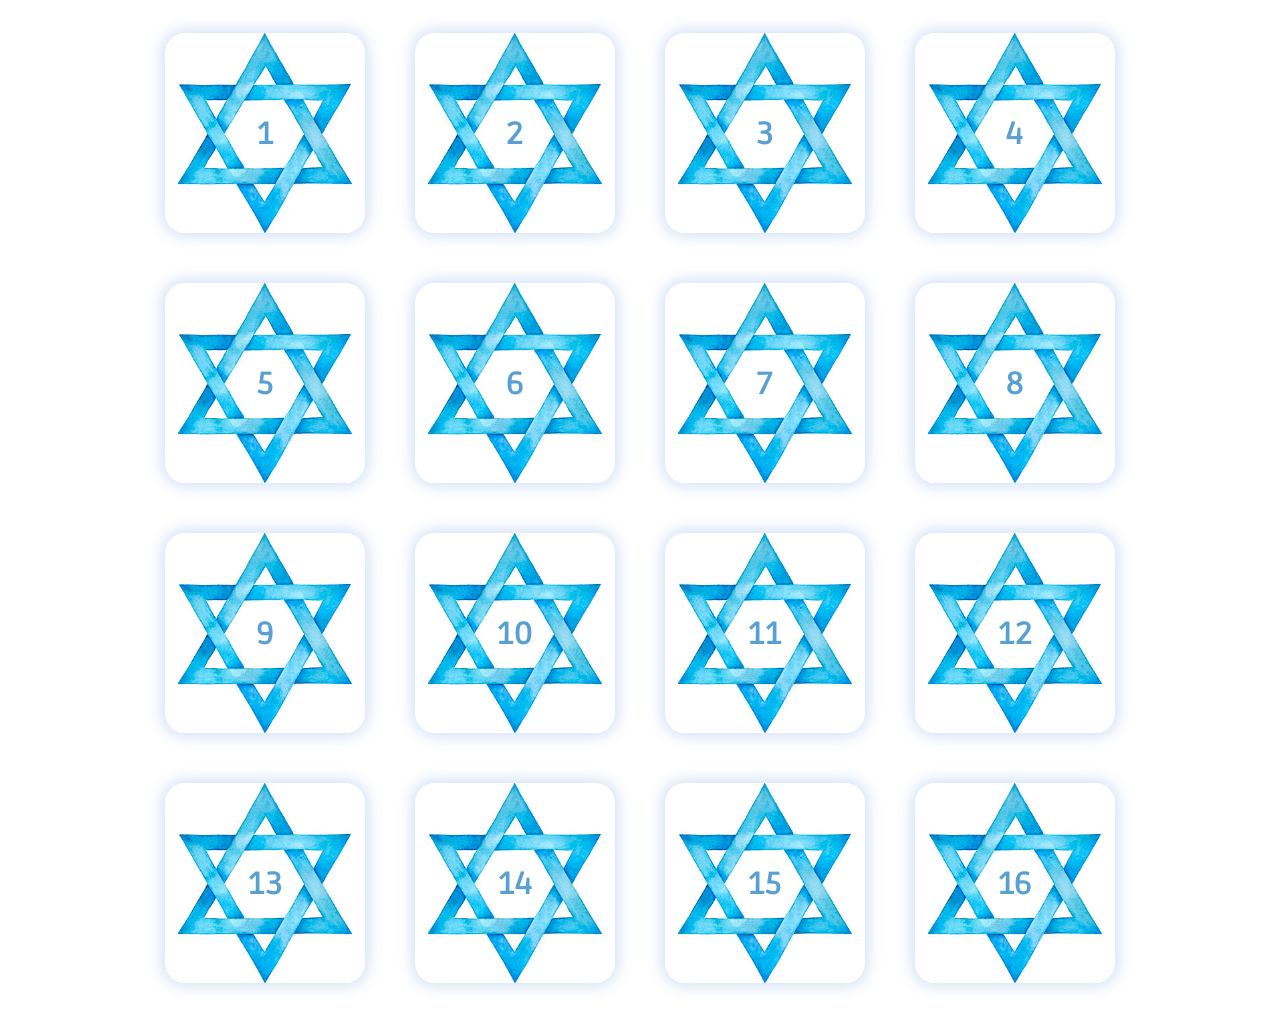
==== index.html @ dde13d70 "renamed html" ====
<!DOCTYPE html>
<html lang="en">
  <head>
    <meta charset="UTF-8" />
    <meta name="viewport" content="width=device-width, initial-scale=1.0" />
    <title>Happy Birthday Dasha!</title>
    <link rel="stylesheet" href="main.css" />
    <link rel="preconnect" href="https://fonts.gstatic.com" />
    <link
      href="https://fonts.googleapis.com/css2?family=Ruda:wght@500&display=swap"
      rel="stylesheet"
    />
    <link rel="preconnect" href="https://fonts.gstatic.com" />
    <link
      href="https://fonts.googleapis.com/css2?family=Comfortaa&display=swap"
      rel="stylesheet"
    />
  </head>
  <body>
    <div class="card__container">
      <div class="card">
        <div class="card__inner">
          <div class="card__face card__face--front">
            <h2>1</h2>
          </div>

          <div class="card__face card__face--back">
            <p>Назовите самый красивый цвет в иудаизме <span>🌈</span></p>
          </div>
        </div>
      </div>

      <div class="card">
        <div class="card__inner">
          <div class="card__face card__face--front">
            <h2>2</h2>
          </div>

          <div class="card__face card__face--back">
            <p>
              В некоторых общинах у женщин принято брить голову. В какой момент
              жизни она это делает:
            </p>
            <ol>
              <li>бат мицва</li>
              <li>миква перед свадьбой</li>
              <li>жених бреет невесте голову на свадьбе</li>
              <li>через неделю после свадьбы</li>
              <li>рождение первенца сына</li>
              <li>нет правильного ответа, ваш вариант</li>
            </ol>
          </div>
        </div>
      </div>

      <div class="card">
        <div class="card__inner">
          <div class="card__face card__face--front">
            <h2>3</h2>
          </div>

          <div class="card__face card__face--back">
            <p>Правда или Действие</p>
            <p>
              В северной корее на уроках истории преподают, что евреи
              существовали, но все были уничтожены во время второй мировой
              войны.
            </p>
          </div>
        </div>
      </div>

      <div class="card">
        <div class="card__inner">
          <div class="card__face card__face--front">
            <h2>4</h2>
          </div>

          <div class="card__face card__face--back">
            <p>Назовите 10 знаменитых еврейских женщин <span>👩🏼‍🎤</span></p>
          </div>
        </div>
      </div>

      <div class="card">
        <div class="card__inner">
          <div class="card__face card__face--front">
            <h2>5</h2>
          </div>

          <div class="card__face card__face--back">
            <p>Ситуативный вопрос</p>
            <p>
              На этот шаббатний ужин вы собираете у себя своих родителей и
              родителей мужа. И вот какая незадача, ваша свекровь принесла свой
              фирменный чолнт с говядиной, а ваша мама испекла любимый с детства
              наполеон. Как вы поступите и что накроете на стол?
            </p>
          </div>
        </div>
      </div>

      <div class="card">
        <div class="card__inner">
          <div class="card__face card__face--front">
            <h2>6</h2>
          </div>

          <div class="card__face card__face--back">
            <p>Ситуативный вопрос</p>
            <p>
              Вы находитесь на выездном шаббатоне вашей общины. Шаббат, а
              автоматический слив в унитазе почему-то не работает. Назревает
              веченый животрепещущий вопрос каждого еврея: сливать или не
              сливать?
            </p>
          </div>
        </div>
      </div>

      <div class="card">
        <div class="card__inner">
          <div class="card__face card__face--front">
            <h2>7</h2>
          </div>

          <div class="card__face card__face--back">
            <p>Лехаим! <span>🥂</span></p>
          </div>
        </div>
      </div>

      <div class="card">
        <div class="card__inner">
          <div class="card__face card__face--front">
            <h2>8</h2>
          </div>

          <div class="card__face card__face--back">
            <p>
              Согласно словам великого мудреца Рава Элиэзера (Ктубот, 5:6),
              женатый мужчина должен “замечать жену” с такой частотой:
            </p>
            <ul>
              <li>человек не занятый – каждый день;</li>
              <li>поденный работник – дважды в неделю;</li>
              <li>погонщики ослов – раз в неделю;</li>
              <li>погонщики верблюдов – раз в тридцать дней;</li>
              <li>моряки – раз в шесть месяцев»</li>
            </ul>
            <p>Кем бы вы хотели, чтоб работал ваш супруг?</p>
          </div>
        </div>
      </div>

      <div class="card">
        <div class="card__inner">
          <div class="card__face card__face--front">
            <h2>9</h2>
          </div>

          <div class="card__face card__face--back">
            <p>
              Правоверной еврейской женщине нельзя носить ярко рыжий парик,
              потому что… <span>👩🏼‍🦰</span>
            </p>
          </div>
        </div>
      </div>

      <div class="card">
        <div class="card__inner">
          <div class="card__face card__face--front">
            <h2>10</h2>
          </div>

          <div class="card__face card__face--back">
            <p>
              На пурим вы решили ошеломить вашего раввина уникальным костюмом.
              Ваш выбор падет на:
            </p>
            <ol>
              <li>Санта Клауса</li>
              <li>Адольфа Гитлера</li>
              <li>Динозавра</li>
              <li>Иисуса Христа</li>
              <li>Свинки Пеппы</li>
              <li>Развратной Монашки</li>
            </ol>
          </div>
        </div>
      </div>

      <div class="card">
        <div class="card__inner">
          <div class="card__face card__face--front">
            <h2>11</h2>
          </div>

          <div class="card__face card__face--back">
            <p>Математическая задача</p>
            <p>
              <strong>Дано:</strong> говяжья косточка, картошка, лук, свекла,
              капуста, морковь, томатная паста, креветки, бекон, сметана,
              булочка, сливочное масло. <br />
              <strong>Задача:</strong> Подставьте значения продуктов в
              правильном порядке (на место х), чтобы борщ получился кошерным.
            </p>
            <p>
              <strong
                >🥣 = ( х + х + х² + х + √х + 3х + х ) / х * ⅑х + х + х (по
                вкусу);</strong
              >
            </p>
          </div>
        </div>
      </div>

      <div class="card">
        <div class="card__inner">
          <div class="card__face card__face--front">
            <h2>12</h2>
          </div>

          <div class="card__face card__face--back">
            <p>Ситуативный вопрос</p>
            <p>
              Вы находитесь в гостях на шаббат, но кугель тети Голды в этот раз
              оказался не так хорош как обычно. Наконец-то вы дождались вашей
              очереди в туалет, и понимаете, что заранее нарванной на шаббат
              туалетной бумаги не хватает. Ваши действия?
            </p>
          </div>
        </div>
      </div>

      <div class="card">
        <div class="card__inner">
          <div class="card__face card__face--front">
            <h2>13</h2>
          </div>

          <div class="card__face card__face--back">
            <p>
              Хорошая хозяйка Тося Кислицына славилась тем, что может из обычной
              картошки приготовить огромное количество блюд. Но ей далеко до
              хорошей еврейской хозяйки, которая может из одной курицы создать
              как минимум 6 шедевров. А какая вы хозяйка? (в вашем холодильнике
              есть пара луковиц, картофелин, морковок, немного крупы, специй и
              даже лавровый лист). <span>🍗</span>
            </p>
          </div>
        </div>
      </div>

      <div class="card">
        <div class="card__inner">
          <div class="card__face card__face--front">
            <h2>14</h2>
          </div>

          <div class="card__face card__face--back">
            <p>Ситуативный вопрос</p>
            <p>
              Накануне праздника Пэсах вы избавились от всего хамеца в доме,
              однако забыли заглянуть в рюкзак своего 8-го младшенького. На
              третий день Пэсаха вы почуяли странный запах и это оказалась
              надкусанная и забытая пита с хумусом. Что вы будете делать?
            </p>
          </div>
        </div>
      </div>

      <div class="card">
        <div class="card__inner">
          <div class="card__face card__face--front">
            <h2>15</h2>
          </div>

          <div class="card__face card__face--back">
            <p>Правда или Действие</p>
            <p>
              Религиозный мужчина не может выгуливать суку во время течки.<span
                >🐩</span
              >
            </p>
          </div>
        </div>
      </div>
      <div class="card">
        <div class="card__inner">
          <div class="card__face card__face--front">
            <h2>16</h2>
          </div>

          <div class="card__face card__face--back">
            <p>
              Назовите 3 отличия от еврейского религиозного банка от
              общенационального.<span>💸</span>
            </p>
          </div>
        </div>
      </div>
    </div>
    <script src="main.js"></script>
  </body>
</html>
---- main.css ----
body {
  /* background-image: linear-gradient(-225deg, #e3fdf5 0%, #ffe6fa 100%); */
  font-family: "Comfortaa", cursive;

  /* width: 100%;
  min-height: 100vh; */
}

.card__container {
  margin: 0 auto;
  display: flex;
  flex-flow: row wrap;
  justify-content: center;
  align-items: center;
  max-width: 1000px;
}

.card {
  background-color: white;
  border-radius: 20px;
  margin: 25px 25px;
  width: 200px;
  height: 200px;
  perspective: 1000px;
}

.card__inner {
  width: 100%;
  height: 100%;
  transition: transform 1s;
  transform-style: preserve-3d;
  cursor: pointer;
  position: relative;
}

.card__inner.is-flipped {
  transform: rotateY(180deg);
}

.card__face {
  position: absolute;
  width: 100%;
  height: 100%;
  -webkit-backface-visibility: hidden;
  backface-visibility: hidden;
  overflow: hidden;
  border-radius: 20px;
  box-shadow: 0px 0px 15px 3px rgba(26, 100, 214, 0.2);
}

.card__face--front {
  background-image: url(./magen-david-260px.jpg);
  background-repeat: no-repeat;
  background-position: center;
  background-size: contain;

  display: flex;
  align-items: center;
  justify-content: center;
  /* z-index: 1; */
}

.card__face--front h2 {
  color: #589fd3;
  font-family: "Ruda", sans-serif;
  font-size: 32px;
}

.card__face--back {
  /* background-color: white; */
  background-image: linear-gradient(-225deg, #e3fdf5 0%, #ffe6fa 100%);
  transform: rotateY(180deg);
  padding: 10px;
}

.card__face--back:hover {
  width: 550px;
  transition: 2s;
}

.card__face--back span {
  display: flex;
  justify-content: flex-end;
  font-size: 32px;
}
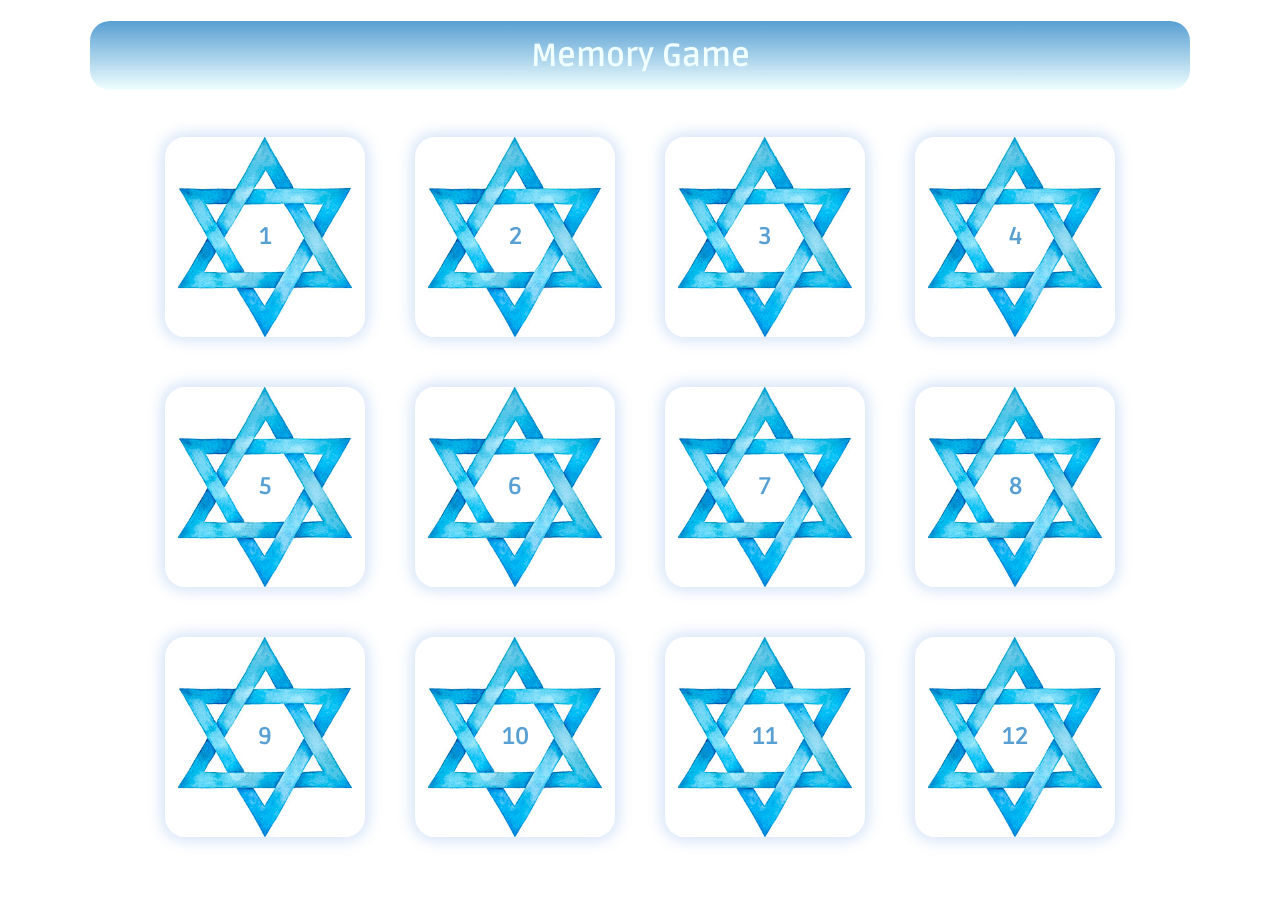
==== commit 62a0b9df: "changed css, js and content" ====
--- a/index.html
+++ b/index.html
@@ -3,7 +3,7 @@
   <head>
     <meta charset="UTF-8" />
     <meta name="viewport" content="width=device-width, initial-scale=1.0" />
-    <title>Happy Birthday Dasha!</title>
+    <title>Memory Game</title>
     <link rel="stylesheet" href="main.css" />
     <link rel="preconnect" href="https://fonts.gstatic.com" />
     <link
@@ -17,6 +17,7 @@
     />
   </head>
   <body>
+    <h1>Memory Game</h1>
     <div class="card__container">
       <div class="card">
         <div class="card__inner">
@@ -25,7 +26,7 @@
           </div>
 
           <div class="card__face card__face--back">
-            <p>Назовите самый красивый цвет в иудаизме <span>🌈</span></p>
+            <img src="" alt="" />
           </div>
         </div>
       </div>
@@ -36,20 +37,7 @@
             <h2>2</h2>
           </div>
 
-          <div class="card__face card__face--back">
-            <p>
-              В некоторых общинах у женщин принято брить голову. В какой момент
-              жизни она это делает:
-            </p>
-            <ol>
-              <li>бат мицва</li>
-              <li>миква перед свадьбой</li>
-              <li>жених бреет невесте голову на свадьбе</li>
-              <li>через неделю после свадьбы</li>
-              <li>рождение первенца сына</li>
-              <li>нет правильного ответа, ваш вариант</li>
-            </ol>
-          </div>
+          <div class="card__face card__face--back"><img src="" alt="" /></div>
         </div>
       </div>
 
@@ -59,14 +47,7 @@
             <h2>3</h2>
           </div>
 
-          <div class="card__face card__face--back">
-            <p>Правда или Действие</p>
-            <p>
-              В северной корее на уроках истории преподают, что евреи
-              существовали, но все были уничтожены во время второй мировой
-              войны.
-            </p>
-          </div>
+          <div class="card__face card__face--back"><img src="" alt="" /></div>
         </div>
       </div>
 
@@ -76,9 +57,7 @@
             <h2>4</h2>
           </div>
 
-          <div class="card__face card__face--back">
-            <p>Назовите 10 знаменитых еврейских женщин <span>👩🏼‍🎤</span></p>
-          </div>
+          <div class="card__face card__face--back"><img src="" alt="" /></div>
         </div>
       </div>
 
@@ -88,15 +67,7 @@
             <h2>5</h2>
           </div>
 
-          <div class="card__face card__face--back">
-            <p>Ситуативный вопрос</p>
-            <p>
-              На этот шаббатний ужин вы собираете у себя своих родителей и
-              родителей мужа. И вот какая незадача, ваша свекровь принесла свой
-              фирменный чолнт с говядиной, а ваша мама испекла любимый с детства
-              наполеон. Как вы поступите и что накроете на стол?
-            </p>
-          </div>
+          <div class="card__face card__face--back"><img src="" alt="" /></div>
         </div>
       </div>
 
@@ -106,15 +77,7 @@
             <h2>6</h2>
           </div>
 
-          <div class="card__face card__face--back">
-            <p>Ситуативный вопрос</p>
-            <p>
-              Вы находитесь на выездном шаббатоне вашей общины. Шаббат, а
-              автоматический слив в унитазе почему-то не работает. Назревает
-              веченый животрепещущий вопрос каждого еврея: сливать или не
-              сливать?
-            </p>
-          </div>
+          <div class="card__face card__face--back"><img src="" alt="" /></div>
         </div>
       </div>
 
@@ -124,9 +87,7 @@
             <h2>7</h2>
           </div>
 
-          <div class="card__face card__face--back">
-            <p>Лехаим! <span>🥂</span></p>
-          </div>
+          <div class="card__face card__face--back"><img src="" alt="" /></div>
         </div>
       </div>
 
@@ -136,20 +97,7 @@
             <h2>8</h2>
           </div>
 
-          <div class="card__face card__face--back">
-            <p>
-              Согласно словам великого мудреца Рава Элиэзера (Ктубот, 5:6),
-              женатый мужчина должен “замечать жену” с такой частотой:
-            </p>
-            <ul>
-              <li>человек не занятый – каждый день;</li>
-              <li>поденный работник – дважды в неделю;</li>
-              <li>погонщики ослов – раз в неделю;</li>
-              <li>погонщики верблюдов – раз в тридцать дней;</li>
-              <li>моряки – раз в шесть месяцев»</li>
-            </ul>
-            <p>Кем бы вы хотели, чтоб работал ваш супруг?</p>
-          </div>
+          <div class="card__face card__face--back"><img src="" alt="" /></div>
         </div>
       </div>
 
@@ -159,12 +107,7 @@
             <h2>9</h2>
           </div>
 
-          <div class="card__face card__face--back">
-            <p>
-              Правоверной еврейской женщине нельзя носить ярко рыжий парик,
-              потому что… <span>👩🏼‍🦰</span>
-            </p>
-          </div>
+          <div class="card__face card__face--back"><img src="" alt="" /></div>
         </div>
       </div>
 
@@ -174,20 +117,7 @@
             <h2>10</h2>
           </div>
 
-          <div class="card__face card__face--back">
-            <p>
-              На пурим вы решили ошеломить вашего раввина уникальным костюмом.
-              Ваш выбор падет на:
-            </p>
-            <ol>
-              <li>Санта Клауса</li>
-              <li>Адольфа Гитлера</li>
-              <li>Динозавра</li>
-              <li>Иисуса Христа</li>
-              <li>Свинки Пеппы</li>
-              <li>Развратной Монашки</li>
-            </ol>
-          </div>
+          <div class="card__face card__face--back"><img src="" alt="" /></div>
         </div>
       </div>
 
@@ -197,22 +127,7 @@
             <h2>11</h2>
           </div>
 
-          <div class="card__face card__face--back">
-            <p>Математическая задача</p>
-            <p>
-              <strong>Дано:</strong> говяжья косточка, картошка, лук, свекла,
-              капуста, морковь, томатная паста, креветки, бекон, сметана,
-              булочка, сливочное масло. <br />
-              <strong>Задача:</strong> Подставьте значения продуктов в
-              правильном порядке (на место х), чтобы борщ получился кошерным.
-            </p>
-            <p>
-              <strong
-                >🥣 = ( х + х + х² + х + √х + 3х + х ) / х * ⅑х + х + х (по
-                вкусу);</strong
-              >
-            </p>
-          </div>
+          <div class="card__face card__face--back"><img src="" alt="" /></div>
         </div>
       </div>
 
@@ -222,19 +137,11 @@
             <h2>12</h2>
           </div>
 
-          <div class="card__face card__face--back">
-            <p>Ситуативный вопрос</p>
-            <p>
-              Вы находитесь в гостях на шаббат, но кугель тети Голды в этот раз
-              оказался не так хорош как обычно. Наконец-то вы дождались вашей
-              очереди в туалет, и понимаете, что заранее нарванной на шаббат
-              туалетной бумаги не хватает. Ваши действия?
-            </p>
-          </div>
-        </div>
-      </div>
-
-      <div class="card">
+          <div class="card__face card__face--back"><img src="" alt="" /></div>
+        </div>
+      </div>
+
+      <!-- <div class="card">
         <div class="card__inner">
           <div class="card__face card__face--front">
             <h2>13</h2>
@@ -300,7 +207,7 @@
             </p>
           </div>
         </div>
-      </div>
+      </div> -->
     </div>
     <script src="main.js"></script>
   </body>
--- a/main.css
+++ b/main.css
@@ -1,18 +1,34 @@
 body {
-  /* background-image: linear-gradient(-225deg, #e3fdf5 0%, #ffe6fa 100%); */
-  font-family: "Comfortaa", cursive;
-
+  font-family: "Ruda", sans-serif;
+  color: #589fd3;
+  margin: 0 auto;
+  max-width: 1100px;
   /* width: 100%;
   min-height: 100vh; */
 }
 
+h1 {
+  background: linear-gradient(to top, azure 0%, #589fd3 100%);
+  border-radius: 20px;
+  color: azure;
+  padding: 15px;
+  text-align: center;
+}
+
+img {
+  max-width: 100%;
+  height: auto;
+}
+
 .card__container {
   margin: 0 auto;
+  width: 95%;
+
   display: flex;
   flex-flow: row wrap;
   justify-content: center;
   align-items: center;
-  max-width: 1000px;
+  align-content: center;
 }
 
 .card {
@@ -49,7 +65,7 @@
 }
 
 .card__face--front {
-  background-image: url(./magen-david-260px.jpg);
+  background-image: url(./img/magen-david-260px.jpg);
   background-repeat: no-repeat;
   background-position: center;
   background-size: contain;
@@ -57,29 +73,14 @@
   display: flex;
   align-items: center;
   justify-content: center;
-  /* z-index: 1; */
-}
-
-.card__face--front h2 {
-  color: #589fd3;
-  font-family: "Ruda", sans-serif;
-  font-size: 32px;
 }
 
 .card__face--back {
-  /* background-color: white; */
   background-image: linear-gradient(-225deg, #e3fdf5 0%, #ffe6fa 100%);
   transform: rotateY(180deg);
   padding: 10px;
 }
 
-.card__face--back:hover {
-  width: 550px;
-  transition: 2s;
+.is-hidden {
+  visibility: hidden;
 }
-
-.card__face--back span {
-  display: flex;
-  justify-content: flex-end;
-  font-size: 32px;
-}
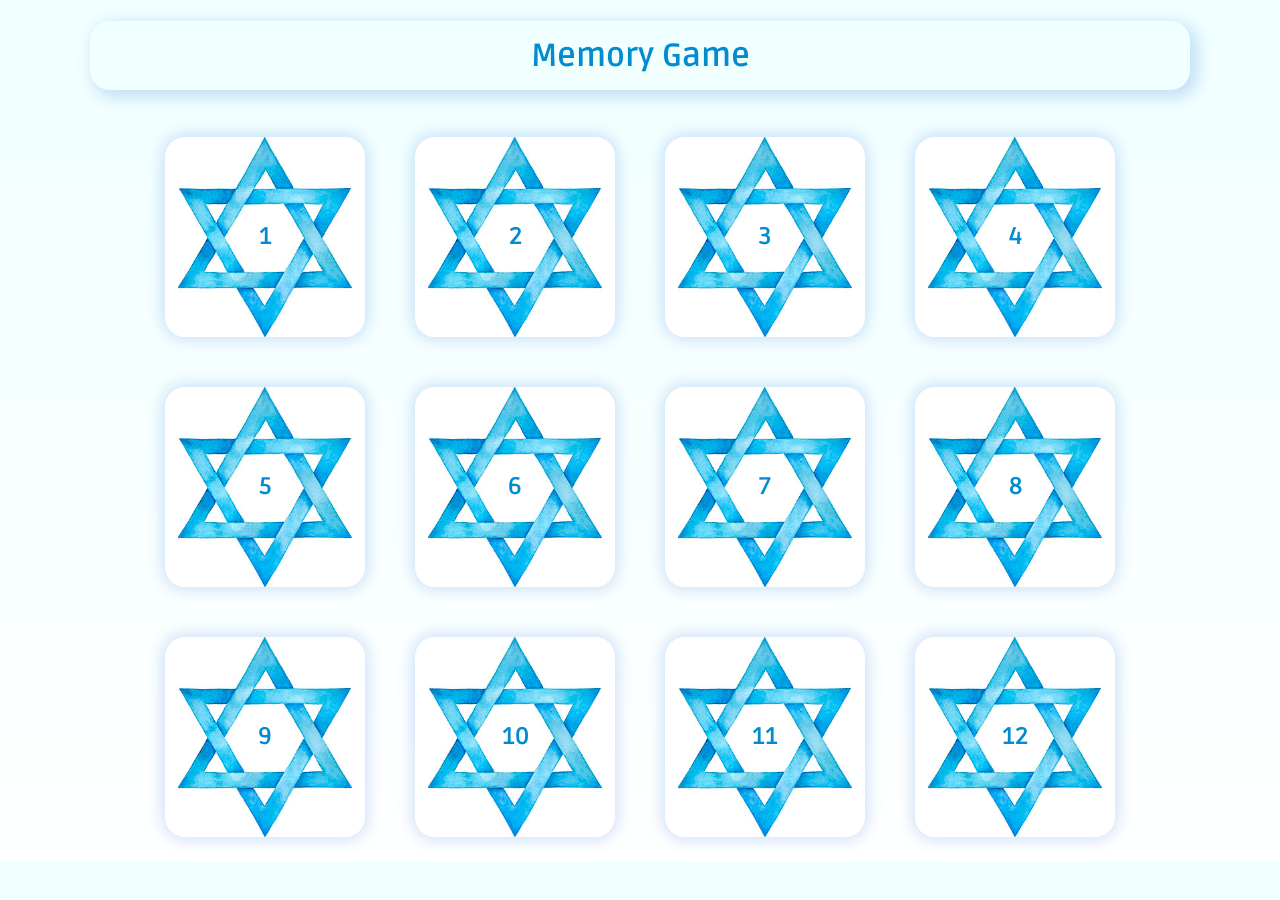
==== commit 9a191e79: "added function to shuffle images in the array" ====
--- a/index.html
+++ b/index.html
@@ -26,7 +26,7 @@
           </div>
 
           <div class="card__face card__face--back">
-            <img src="" alt="" />
+            <img src="" alt="" name="slide" />
           </div>
         </div>
       </div>
@@ -37,7 +37,9 @@
             <h2>2</h2>
           </div>
 
-          <div class="card__face card__face--back"><img src="" alt="" /></div>
+          <div class="card__face card__face--back">
+            <img src="" alt="" name="slide" />
+          </div>
         </div>
       </div>
 
@@ -47,7 +49,9 @@
             <h2>3</h2>
           </div>
 
-          <div class="card__face card__face--back"><img src="" alt="" /></div>
+          <div class="card__face card__face--back">
+            <img src="" alt="" name="slide" />
+          </div>
         </div>
       </div>
 
@@ -57,7 +61,9 @@
             <h2>4</h2>
           </div>
 
-          <div class="card__face card__face--back"><img src="" alt="" /></div>
+          <div class="card__face card__face--back">
+            <img src="" alt="" name="slide" />
+          </div>
         </div>
       </div>
 
@@ -67,7 +73,9 @@
             <h2>5</h2>
           </div>
 
-          <div class="card__face card__face--back"><img src="" alt="" /></div>
+          <div class="card__face card__face--back">
+            <img src="" alt="" name="slide" />
+          </div>
         </div>
       </div>
 
@@ -77,7 +85,9 @@
             <h2>6</h2>
           </div>
 
-          <div class="card__face card__face--back"><img src="" alt="" /></div>
+          <div class="card__face card__face--back">
+            <img src="" alt="" name="slide" />
+          </div>
         </div>
       </div>
 
@@ -87,7 +97,9 @@
             <h2>7</h2>
           </div>
 
-          <div class="card__face card__face--back"><img src="" alt="" /></div>
+          <div class="card__face card__face--back">
+            <img src="" alt="" name="slide" />
+          </div>
         </div>
       </div>
 
@@ -97,7 +109,9 @@
             <h2>8</h2>
           </div>
 
-          <div class="card__face card__face--back"><img src="" alt="" /></div>
+          <div class="card__face card__face--back">
+            <img src="" alt="" name="slide" />
+          </div>
         </div>
       </div>
 
@@ -107,7 +121,9 @@
             <h2>9</h2>
           </div>
 
-          <div class="card__face card__face--back"><img src="" alt="" /></div>
+          <div class="card__face card__face--back">
+            <img src="" alt="" name="slide" />
+          </div>
         </div>
       </div>
 
@@ -117,7 +133,9 @@
             <h2>10</h2>
           </div>
 
-          <div class="card__face card__face--back"><img src="" alt="" /></div>
+          <div class="card__face card__face--back">
+            <img src="" alt="" name="slide" />
+          </div>
         </div>
       </div>
 
@@ -127,7 +145,9 @@
             <h2>11</h2>
           </div>
 
-          <div class="card__face card__face--back"><img src="" alt="" /></div>
+          <div class="card__face card__face--back">
+            <img src="" alt="" name="slide" />
+          </div>
         </div>
       </div>
 
@@ -137,7 +157,9 @@
             <h2>12</h2>
           </div>
 
-          <div class="card__face card__face--back"><img src="" alt="" /></div>
+          <div class="card__face card__face--back">
+            <img src="" alt="" name="slide" />
+          </div>
         </div>
       </div>
 
--- a/main.css
+++ b/main.css
@@ -1,6 +1,7 @@
 body {
+  background: linear-gradient(to top, white 0%, azure 100%);
+  color: #008ccf;
   font-family: "Ruda", sans-serif;
-  color: #589fd3;
   margin: 0 auto;
   max-width: 1100px;
   /* width: 100%;
@@ -8,16 +9,15 @@
 }
 
 h1 {
-  background: linear-gradient(to top, azure 0%, #589fd3 100%);
   border-radius: 20px;
-  color: azure;
+  box-shadow: 5px 5px 15px 3px rgba(26, 100, 214, 0.2);
+  color: #008ccf;
   padding: 15px;
   text-align: center;
 }
 
 img {
-  max-width: 100%;
-  height: auto;
+  padding: 10px;
 }
 
 .card__container {
@@ -32,7 +32,7 @@
 }
 
 .card {
-  background-color: white;
+  background-color: transparent;
   border-radius: 20px;
   margin: 25px 25px;
   width: 200px;
@@ -41,6 +41,8 @@
 }
 
 .card__inner {
+  background-color: white;
+  border-radius: 20px;
   width: 100%;
   height: 100%;
   transition: transform 1s;
@@ -49,7 +51,7 @@
   position: relative;
 }
 
-.card__inner.is-flipped {
+.card__inner.flipping {
   transform: rotateY(180deg);
 }
 
@@ -76,9 +78,8 @@
 }
 
 .card__face--back {
-  background-image: linear-gradient(-225deg, #e3fdf5 0%, #ffe6fa 100%);
+  background-color: white;
   transform: rotateY(180deg);
-  padding: 10px;
 }
 
 .is-hidden {
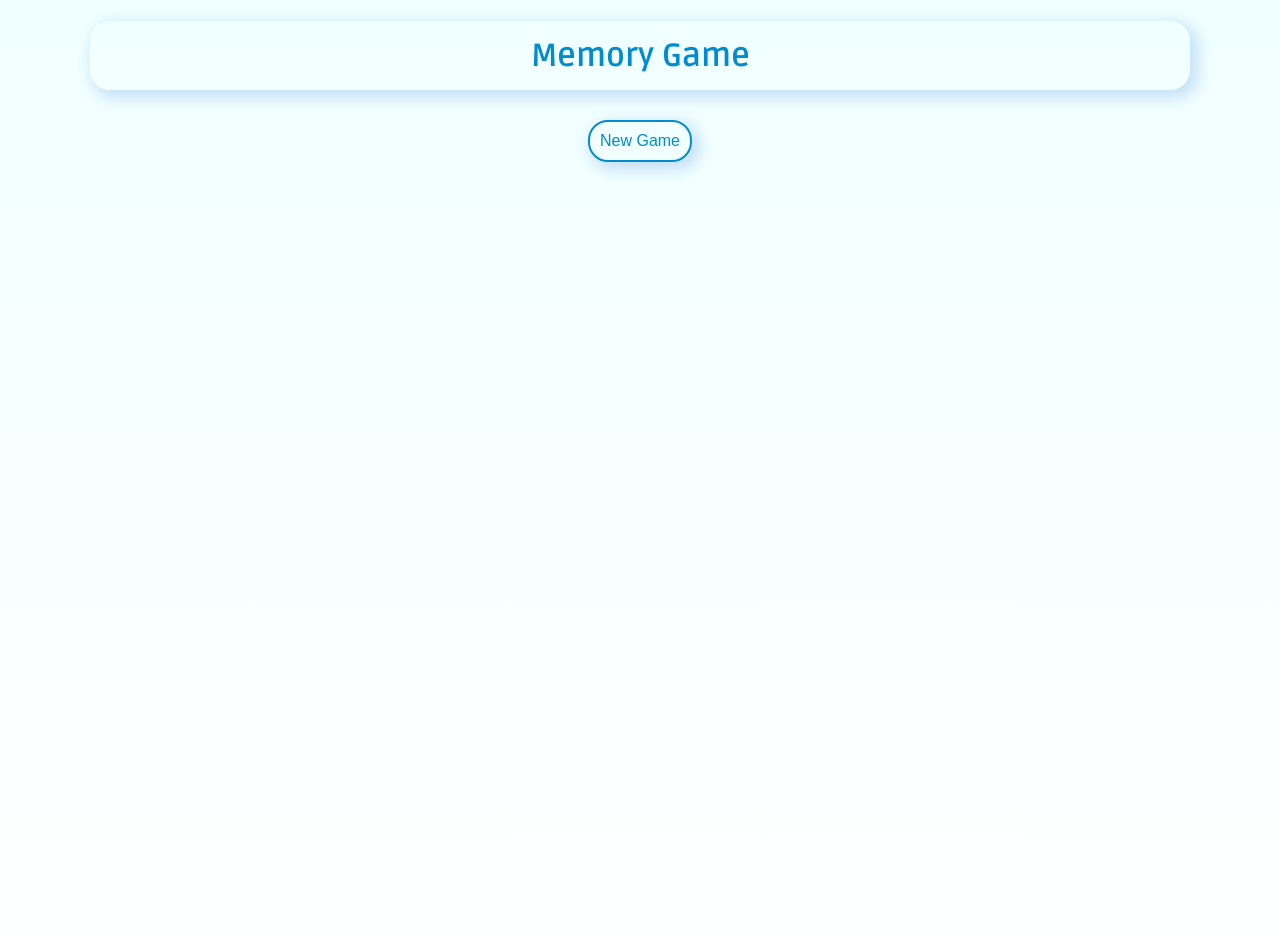
==== commit b95f62c7: "new js functions alert Congratulations! and new game button, cleaned code, added comments" ====
--- a/index.html
+++ b/index.html
@@ -18,6 +18,7 @@
   </head>
   <body>
     <h1>Memory Game</h1>
+    <button class="new-game-button">New Game</button>
     <div class="card__container">
       <div class="card">
         <div class="card__inner">
@@ -26,7 +27,7 @@
           </div>
 
           <div class="card__face card__face--back">
-            <img src="" alt="" name="slide" />
+            <img src="" alt="picture of the animal" />
           </div>
         </div>
       </div>
@@ -38,7 +39,7 @@
           </div>
 
           <div class="card__face card__face--back">
-            <img src="" alt="" name="slide" />
+            <img src="" alt="picture of the animal" />
           </div>
         </div>
       </div>
@@ -50,7 +51,7 @@
           </div>
 
           <div class="card__face card__face--back">
-            <img src="" alt="" name="slide" />
+            <img src="" alt="picture of the animal" />
           </div>
         </div>
       </div>
@@ -62,7 +63,7 @@
           </div>
 
           <div class="card__face card__face--back">
-            <img src="" alt="" name="slide" />
+            <img src="" alt="picture of the animal" />
           </div>
         </div>
       </div>
@@ -74,7 +75,7 @@
           </div>
 
           <div class="card__face card__face--back">
-            <img src="" alt="" name="slide" />
+            <img src="" alt="picture of the animal" />
           </div>
         </div>
       </div>
@@ -86,7 +87,7 @@
           </div>
 
           <div class="card__face card__face--back">
-            <img src="" alt="" name="slide" />
+            <img src="" alt="picture of the animal" />
           </div>
         </div>
       </div>
@@ -98,7 +99,7 @@
           </div>
 
           <div class="card__face card__face--back">
-            <img src="" alt="" name="slide" />
+            <img src="" alt="picture of the animal" />
           </div>
         </div>
       </div>
@@ -110,7 +111,7 @@
           </div>
 
           <div class="card__face card__face--back">
-            <img src="" alt="" name="slide" />
+            <img src="" alt="picture of the animal" />
           </div>
         </div>
       </div>
@@ -122,7 +123,7 @@
           </div>
 
           <div class="card__face card__face--back">
-            <img src="" alt="" name="slide" />
+            <img src="" alt="picture of the animal" />
           </div>
         </div>
       </div>
@@ -134,7 +135,7 @@
           </div>
 
           <div class="card__face card__face--back">
-            <img src="" alt="" name="slide" />
+            <img src="" alt="picture of the animal" />
           </div>
         </div>
       </div>
@@ -146,7 +147,7 @@
           </div>
 
           <div class="card__face card__face--back">
-            <img src="" alt="" name="slide" />
+            <img src="" alt="picture of the animal" />
           </div>
         </div>
       </div>
@@ -158,78 +159,10 @@
           </div>
 
           <div class="card__face card__face--back">
-            <img src="" alt="" name="slide" />
+            <img src="" alt="picture of the animal" />
           </div>
         </div>
       </div>
-
-      <!-- <div class="card">
-        <div class="card__inner">
-          <div class="card__face card__face--front">
-            <h2>13</h2>
-          </div>
-
-          <div class="card__face card__face--back">
-            <p>
-              Хорошая хозяйка Тося Кислицына славилась тем, что может из обычной
-              картошки приготовить огромное количество блюд. Но ей далеко до
-              хорошей еврейской хозяйки, которая может из одной курицы создать
-              как минимум 6 шедевров. А какая вы хозяйка? (в вашем холодильнике
-              есть пара луковиц, картофелин, морковок, немного крупы, специй и
-              даже лавровый лист). <span>🍗</span>
-            </p>
-          </div>
-        </div>
-      </div>
-
-      <div class="card">
-        <div class="card__inner">
-          <div class="card__face card__face--front">
-            <h2>14</h2>
-          </div>
-
-          <div class="card__face card__face--back">
-            <p>Ситуативный вопрос</p>
-            <p>
-              Накануне праздника Пэсах вы избавились от всего хамеца в доме,
-              однако забыли заглянуть в рюкзак своего 8-го младшенького. На
-              третий день Пэсаха вы почуяли странный запах и это оказалась
-              надкусанная и забытая пита с хумусом. Что вы будете делать?
-            </p>
-          </div>
-        </div>
-      </div>
-
-      <div class="card">
-        <div class="card__inner">
-          <div class="card__face card__face--front">
-            <h2>15</h2>
-          </div>
-
-          <div class="card__face card__face--back">
-            <p>Правда или Действие</p>
-            <p>
-              Религиозный мужчина не может выгуливать суку во время течки.<span
-                >🐩</span
-              >
-            </p>
-          </div>
-        </div>
-      </div>
-      <div class="card">
-        <div class="card__inner">
-          <div class="card__face card__face--front">
-            <h2>16</h2>
-          </div>
-
-          <div class="card__face card__face--back">
-            <p>
-              Назовите 3 отличия от еврейского религиозного банка от
-              общенационального.<span>💸</span>
-            </p>
-          </div>
-        </div>
-      </div> -->
     </div>
     <script src="main.js"></script>
   </body>
--- a/main.css
+++ b/main.css
@@ -19,6 +19,29 @@
 img {
   padding: 10px;
 }
+
+button.new-game-button {
+  background: transparent;
+  color: #008ccf;
+  font-size: 16px;
+
+  border: 2px solid #008ccf;
+  border-radius: 20px;
+  box-shadow: 5px 5px 15px 3px rgba(26, 100, 214, 0.2);
+
+  margin: 30px auto;
+  padding: 10px;
+  display: block;
+  transition: all 200ms ease-in-out;
+}
+
+button.new-game-button:hover {
+  color: #008ccf;
+  background: linear-gradient(to top, azure 0%, #008ccf 100%);
+  cursor: pointer;
+}
+
+/* divs: */
 
 .card__container {
   margin: 0 auto;
@@ -51,7 +74,7 @@
   position: relative;
 }
 
-.card__inner.flipping {
+.card__inner.is-flipped {
   transform: rotateY(180deg);
 }
 
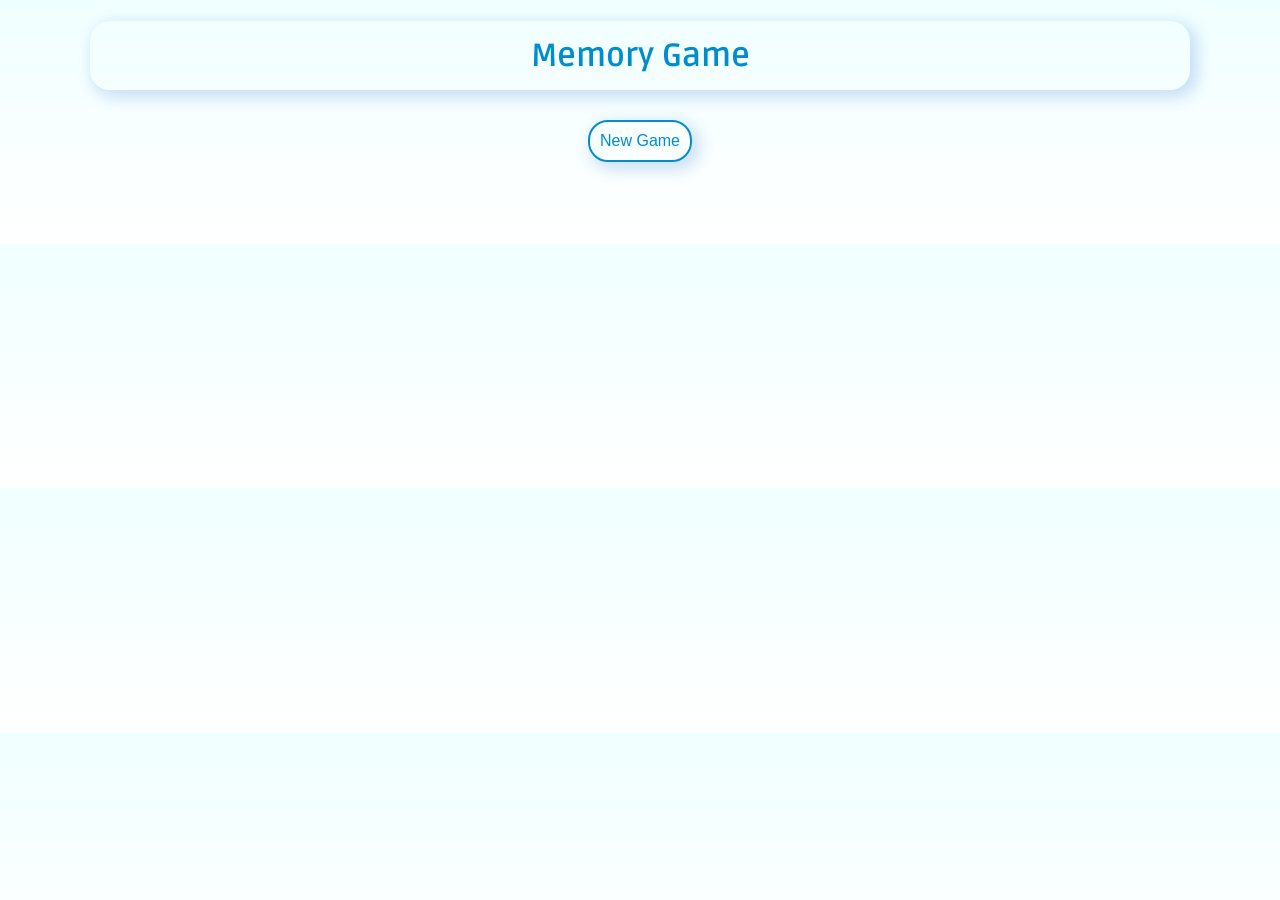
==== commit f202257b: "improved all logic in creating html and loading images to the cards" ====
--- a/index.html
+++ b/index.html
@@ -20,19 +20,20 @@
     <h1>Memory Game</h1>
     <button class="new-game-button">New Game</button>
     <div class="card__container">
-      <div class="card">
+      <p>kek</p>
+      <!-- <div class="card">
         <div class="card__inner">
           <div class="card__face card__face--front">
-            <h2>1</h2>
+            <h2></h2>
           </div>
 
           <div class="card__face card__face--back">
             <img src="" alt="picture of the animal" />
           </div>
         </div>
-      </div>
+      </div> -->
 
-      <div class="card">
+      <!-- <div class="card">
         <div class="card__inner">
           <div class="card__face card__face--front">
             <h2>2</h2>
@@ -162,7 +163,7 @@
             <img src="" alt="picture of the animal" />
           </div>
         </div>
-      </div>
+      </div> -->
     </div>
     <script src="main.js"></script>
   </body>
